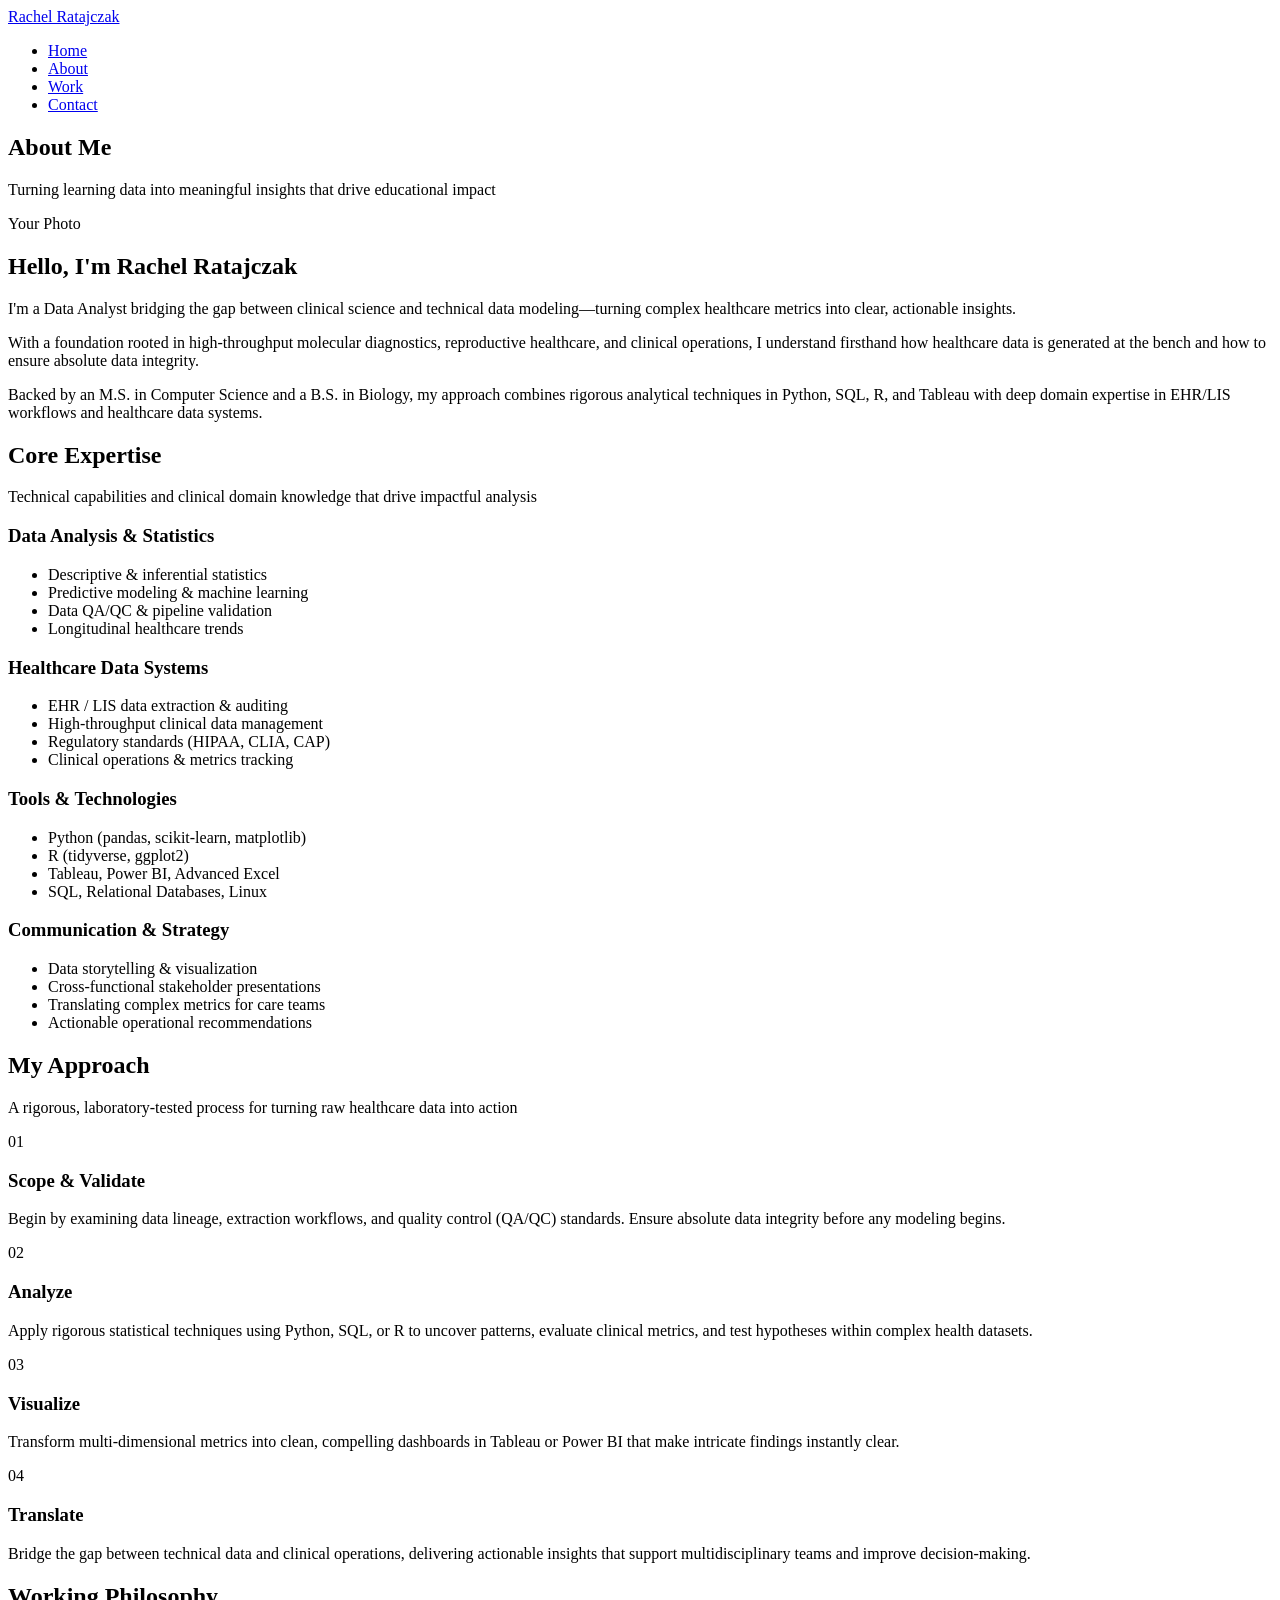
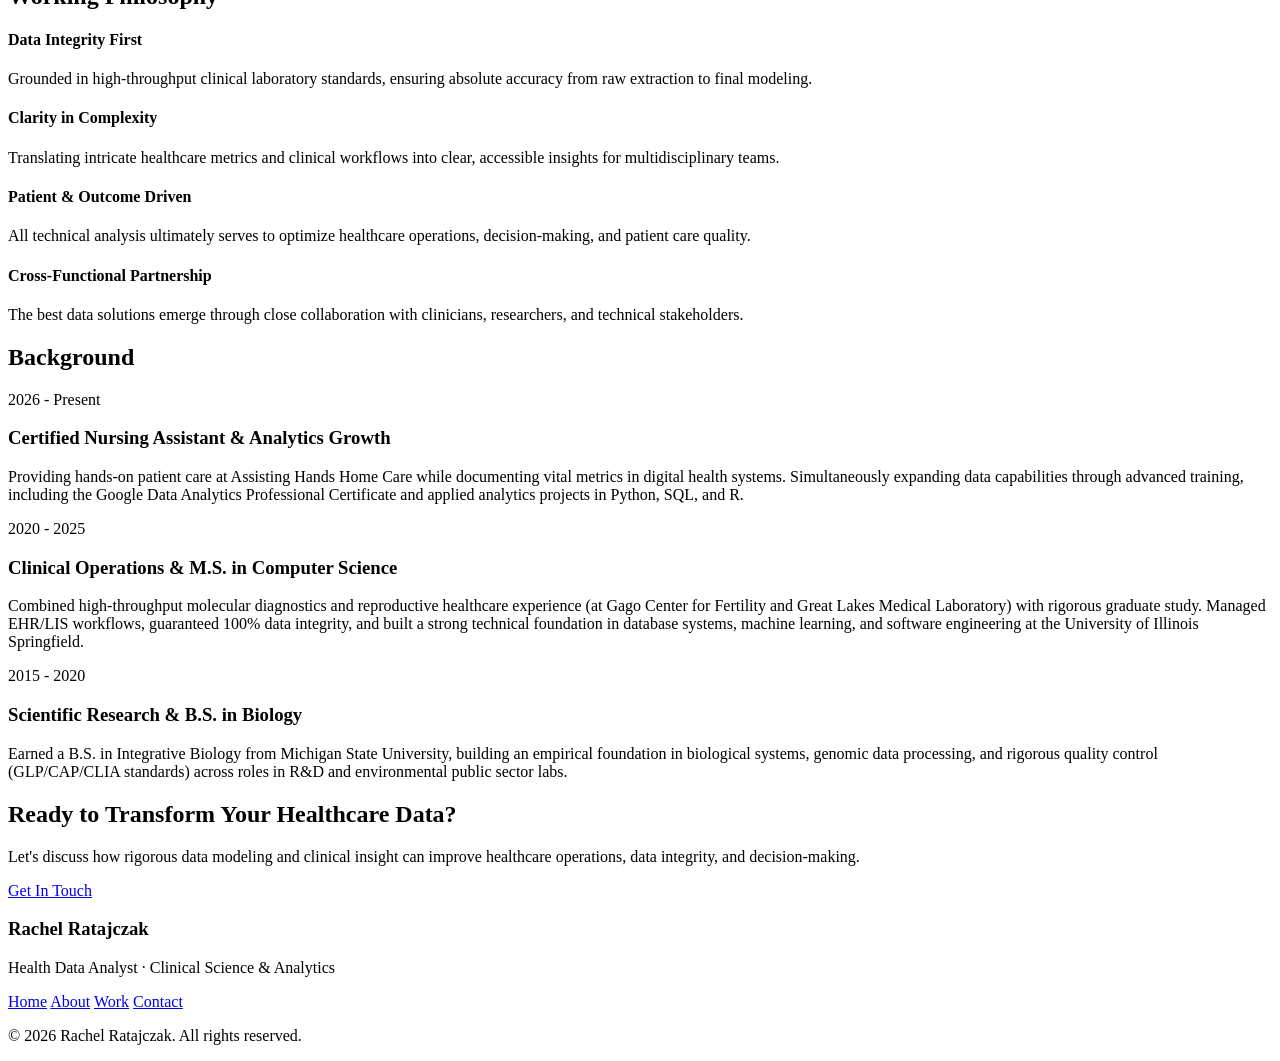
==== about.html @ 2dd7e819 "Add files via upload" ====
<!DOCTYPE html>
<html lang="en">
<head>
    <meta charset="UTF-8">
    <meta name="viewport" content="width=device-width, initial-scale=1.0">
    <title>About - Rachel Ratajczak</title>
    <link rel="stylesheet" href="styles.css">
    <link rel="preconnect" href="https://fonts.googleapis.com">
    <link rel="preconnect" href="https://fonts.gstatic.com" crossorigin>
    <link href="https://fonts.googleapis.com/css2?family=Poppins:wght@300;400;600;700&family=Inter:wght@300;400;500;600&display=swap" rel="stylesheet">
</head>
<body>
    <!-- Navigation -->
    <nav class="nav">
        <div class="nav-content">
            <a href="index.html" class="nav-logo">Rachel Ratajczak</a>
            <ul class="nav-menu">
                <li><a href="index.html" class="nav-link">Home</a></li>
                <li><a href="about.html" class="nav-link active">About</a></li>
                <li><a href="work.html" class="nav-link">Work</a></li>
                <li><a href="contact.html" class="nav-link">Contact</a></li>
            </ul>
        </div>
    </nav>

    <!-- Page Header with Photo Background -->
    <section class="page-header">
        <div class="header-bg"></div>
        <div class="container">
            <h1 class="page-title">About Me</h1>
            <p class="page-lead">
                Turning learning data into meaningful insights that drive educational impact
            </p>
        </div>
    </section>

    <!-- Introduction -->
    <section class="intro-section">
        <div class="container">
            <div class="intro-layout">
                <div class="intro-image">
                    <div class="profile-photo">Your Photo</div>
                </div>
                <div class="intro-text">
                    <h2>Hello, I'm Rachel Ratajczak</h2>
                    <p class="lead">
                        I'm a Data Analyst bridging the gap between clinical science and technical data modeling—turning complex healthcare metrics into clear, actionable insights.
                    </p>
                    <p>
                        With a foundation rooted in high-throughput molecular diagnostics, reproductive healthcare, and clinical operations, I understand firsthand how healthcare data is generated at the bench and how to ensure absolute data integrity.
                    </p>
                    <p>
                        Backed by an M.S. in Computer Science and a B.S. in Biology, my approach combines rigorous analytical techniques in Python, SQL, R, and Tableau with deep domain expertise in EHR/LIS workflows and healthcare data systems.
                    </p>
                </div>
            </div>
        </div>
    </section>

   <!-- Expertise -->
    <section class="expertise">
        <div class="container">
            <div class="section-intro-center">
                <h2 class="section-title">Core Expertise</h2>
                <p class="section-subtitle">
                    Technical capabilities and clinical domain knowledge that drive impactful analysis
                </p>
            </div>

            <div class="expertise-grid">
                <div class="expertise-item">
                    <h3>Data Analysis & Statistics</h3>
                    <ul>
                        <li>Descriptive & inferential statistics</li>
                        <li>Predictive modeling & machine learning</li>
                        <li>Data QA/QC & pipeline validation</li>
                        <li>Longitudinal healthcare trends</li>
                    </ul>
                </div>

                <div class="expertise-item">
                    <h3>Healthcare Data Systems</h3>
                    <ul>
                        <li>EHR / LIS data extraction & auditing</li>
                        <li>High-throughput clinical data management</li>
                        <li>Regulatory standards (HIPAA, CLIA, CAP)</li>
                        <li>Clinical operations & metrics tracking</li>
                    </ul>
                </div>

                <div class="expertise-item">
                    <h3>Tools & Technologies</h3>
                    <ul>
                        <li>Python (pandas, scikit-learn, matplotlib)</li>
                        <li>R (tidyverse, ggplot2)</li>
                        <li>Tableau, Power BI, Advanced Excel</li>
                        <li>SQL, Relational Databases, Linux</li>
                    </ul>
                </div>

                <div class="expertise-item">
                    <h3>Communication & Strategy</h3>
                    <ul>
                        <li>Data storytelling & visualization</li>
                        <li>Cross-functional stakeholder presentations</li>
                        <li>Translating complex metrics for care teams</li>
                        <li>Actionable operational recommendations</li>
                    </ul>
                </div>
            </div>
        </div>
    </section>

    <!-- Approach -->
    <section class="approach">
        <div class="container">
            <div class="section-intro-center">
                <h2 class="section-title">My Approach</h2>
                <p class="section-subtitle">
                    A rigorous, laboratory-tested process for turning raw healthcare data into action
                </p>
            </div>

            <div class="process">
                <div class="process-step">
                    <div class="step-header">
                        <div class="step-number">01</div>
                        <h3>Scope & Validate</h3>
                    </div>
                    <p>
                        Begin by examining data lineage, extraction workflows, and quality control (QA/QC) standards. 
                        Ensure absolute data integrity before any modeling begins.
                    </p>
                </div>

                <div class="process-step">
                    <div class="step-header">
                        <div class="step-number">02</div>
                        <h3>Analyze</h3>
                    </div>
                    <p>
                        Apply rigorous statistical techniques using Python, SQL, or R to uncover patterns, 
                        evaluate clinical metrics, and test hypotheses within complex health datasets.
                    </p>
                </div>

                <div class="process-step">
                    <div class="step-header">
                        <div class="step-number">03</div>
                        <h3>Visualize</h3>
                    </div>
                    <p>
                        Transform multi-dimensional metrics into clean, compelling dashboards in Tableau or Power BI 
                        that make intricate findings instantly clear.
                    </p>
                </div>

                <div class="process-step">
                    <div class="step-header">
                        <div class="step-number">04</div>
                        <h3>Translate</h3>
                    </div>
                    <p>
                        Bridge the gap between technical data and clinical operations, delivering actionable insights 
                        that support multidisciplinary teams and improve decision-making.
                    </p>
                </div>
            </div>
        </div>
    </section>

    <!-- Philosophy -->
    <section class="philosophy">
        <div class="container">
            <div class="philosophy-content">
                <h2>Working Philosophy</h2>
                <div class="philosophy-grid">
                    <div class="philosophy-item">
                        <h4>Data Integrity First</h4>
                        <p>
                            Grounded in high-throughput clinical laboratory standards, 
                            ensuring absolute accuracy from raw extraction to final modeling.
                        </p>
                    </div>
                    <div class="philosophy-item">
                        <h4>Clarity in Complexity</h4>
                        <p>
                            Translating intricate healthcare metrics and clinical workflows 
                            into clear, accessible insights for multidisciplinary teams.
                        </p>
                    </div>
                    <div class="philosophy-item">
                        <h4>Patient & Outcome Driven</h4>
                        <p>
                            All technical analysis ultimately serves to optimize healthcare 
                            operations, decision-making, and patient care quality.
                        </p>
                    </div>
                    <div class="philosophy-item">
                        <h4>Cross-Functional Partnership</h4>
                        <p>
                            The best data solutions emerge through close collaboration with 
                            clinicians, researchers, and technical stakeholders.
                        </p>
                    </div>
                </div>
            </div>
        </div>
    </section>
    
    <!-- Background -->
    <section class="background">
        <div class="container">
            <div class="section-intro-center">
                <h2 class="section-title">Background</h2>
            </div>

            <div class="timeline">
                <div class="timeline-item">
                    <div class="timeline-year">2026 - Present</div>
                    <div class="timeline-content">
                        <h3>Certified Nursing Assistant & Analytics Growth</h3>
                        <p>
                            Providing hands-on patient care at Assisting Hands Home Care while documenting vital metrics in digital health systems. Simultaneously expanding data capabilities through advanced training, including the Google Data Analytics Professional Certificate and applied analytics projects in Python, SQL, and R.
                        </p>
                    </div>
                </div>

                <div class="timeline-item">
                    <div class="timeline-year">2020 - 2025</div>
                    <div class="timeline-content">
                        <h3>Clinical Operations & M.S. in Computer Science</h3>
                        <p>
                            Combined high-throughput molecular diagnostics and reproductive healthcare experience (at Gago Center for Fertility and Great Lakes Medical Laboratory) with rigorous graduate study. Managed EHR/LIS workflows, guaranteed 100% data integrity, and built a strong technical foundation in database systems, machine learning, and software engineering at the University of Illinois Springfield.
                        </p>
                    </div>
                </div>

                <div class="timeline-item">
                    <div class="timeline-year">2015 - 2020</div>
                    <div class="timeline-content">
                        <h3>Scientific Research & B.S. in Biology</h3>
                        <p>
                            Earned a B.S. in Integrative Biology from Michigan State University, building an empirical foundation in biological systems, genomic data processing, and rigorous quality control (GLP/CAP/CLIA standards) across roles in R&D and environmental public sector labs.
                        </p>
                    </div>
                </div>
            </div>
        </div>
    </section>

    <!-- CTA Section -->
    <section class="cta">
        <div class="cta-bg"></div>
        <div class="container">
            <div class="cta-content">
                <h2>Ready to Transform Your Healthcare Data?</h2>
                <p>
                    Let's discuss how rigorous data modeling and clinical insight can improve healthcare operations, data integrity, and decision-making.
                </p>
                <a href="contact.html" class="btn btn-light">Get In Touch</a>
            </div>
        </div>
    </section>

    <!-- Footer -->
    <footer class="footer">
        <div class="container">
            <div class="footer-content">
                <div class="footer-left">
                    <h3>Rachel Ratajczak</h3>
                    <p>Health Data Analyst · Clinical Science & Analytics</p>
                </div>
                <div class="footer-links">
                    <a href="index.html">Home</a>
                    <a href="about.html">About</a>
                    <a href="work.html">Work</a>
                    <a href="contact.html">Contact</a>
                </div>
            </div>
            <div class="footer-bottom">
                <p>&copy; 2026 Rachel Ratajczak. All rights reserved.</p>
            </div>
        </div>
    </footer>
</body>
</html>
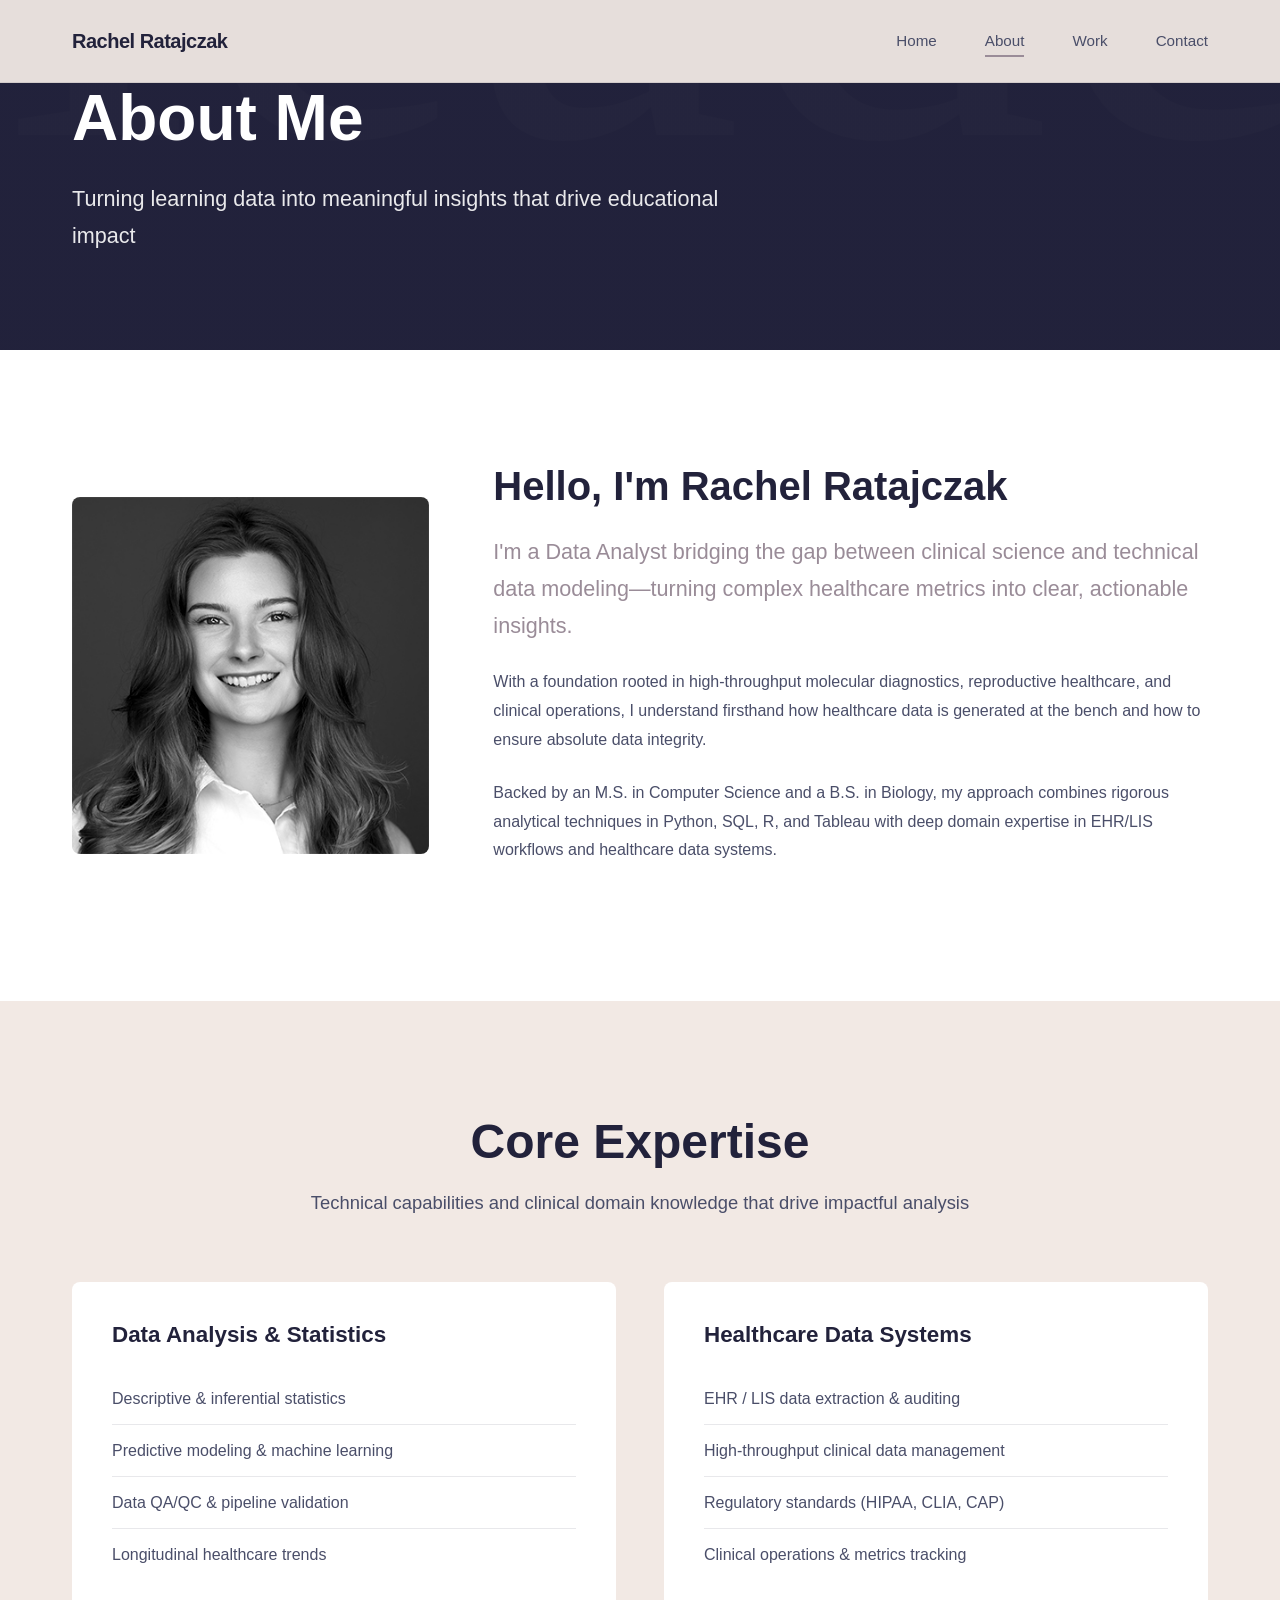
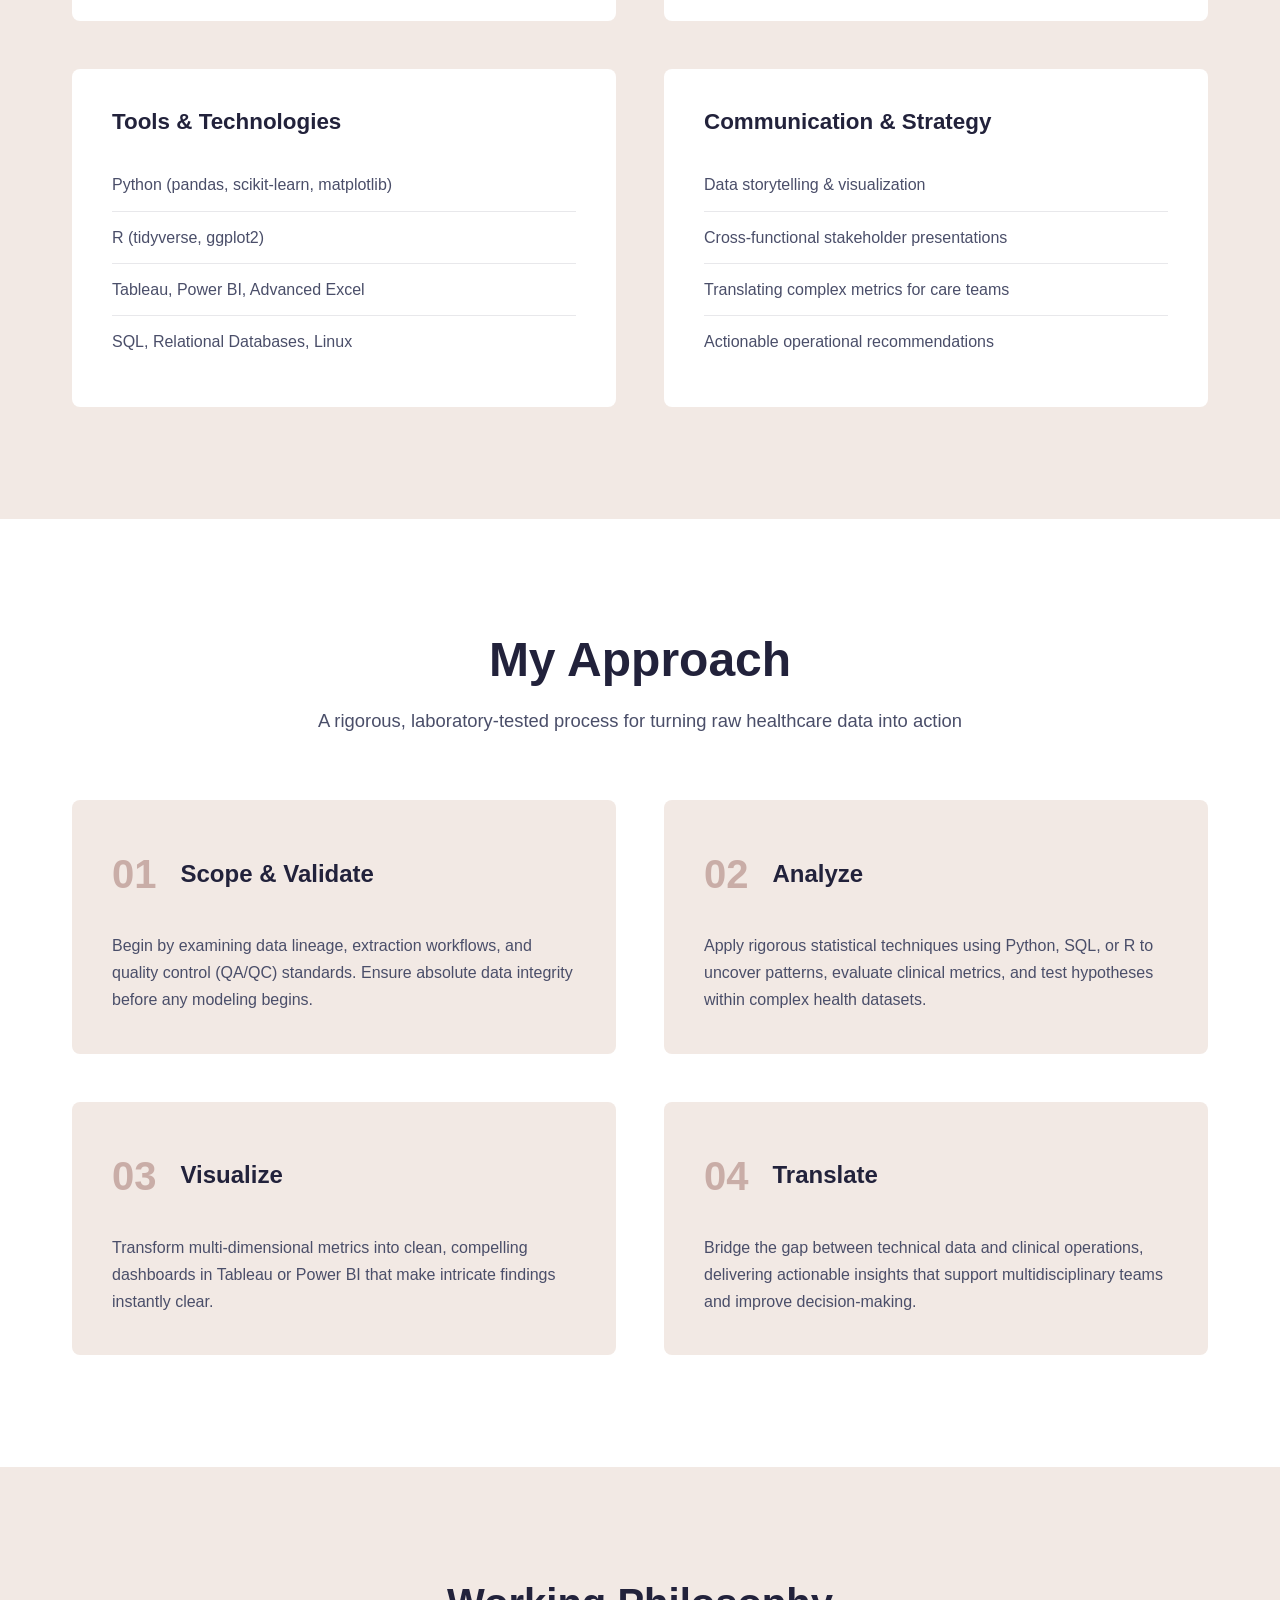
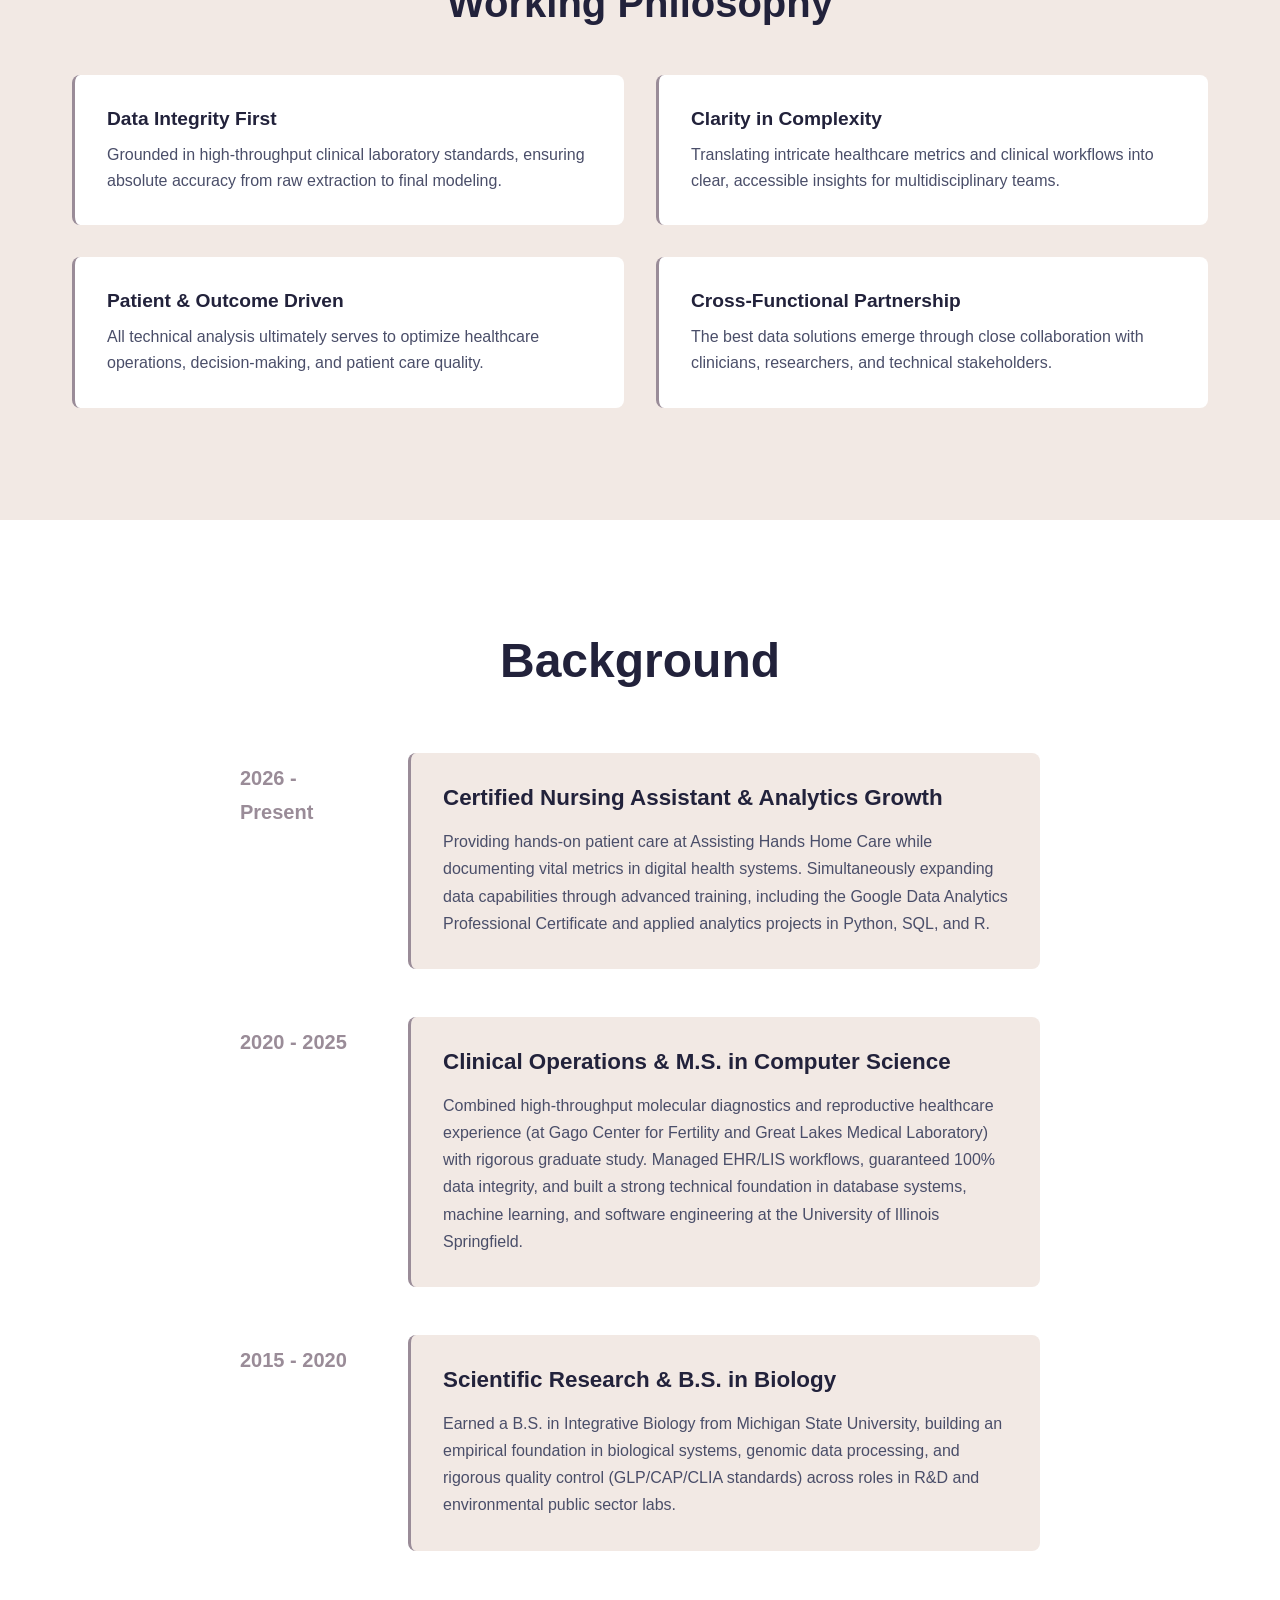
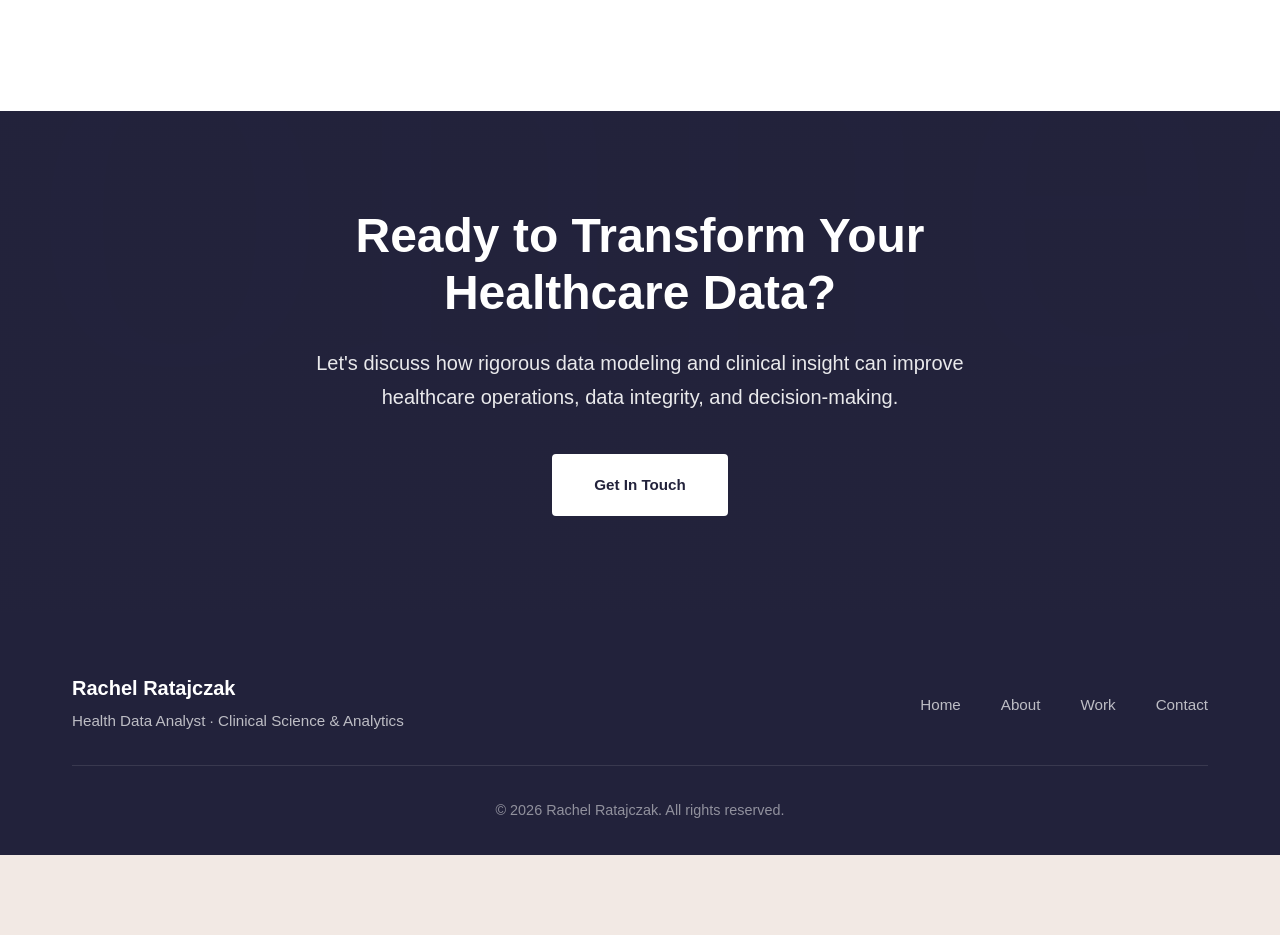
==== commit 08673185: "Update about.html" ====
--- a/about.html
+++ b/about.html
@@ -39,7 +39,7 @@
         <div class="container">
             <div class="intro-layout">
                 <div class="intro-image">
-                    <div class="profile-photo">Your Photo</div>
+                    <img src="images/profile-photo.jpg" alt="Rachel Ratajczak" class="profile-photo">
                 </div>
                 <div class="intro-text">
                     <h2>Hello, I'm Rachel Ratajczak</h2>
--- a/styles.css
+++ b/styles.css
@@ -0,0 +1,1292 @@
+/* ===========================
+   COLOR PALETTE & VARIABLES
+   =========================== */
+
+:root {
+    /* Color Palette */
+    --space-indigo: #22223b;
+    --dusty-grape: #4a4e69;
+    --lilac-ash: #9a8c98;
+    --almond-silk: #c9ada7;
+    --parchment: #f2e9e4;
+    
+    /* Functional Colors */
+    --primary-dark: var(--space-indigo);
+    --secondary-dark: var(--dusty-grape);
+    --accent: var(--lilac-ash);
+    --light-accent: var(--almond-silk);
+    --light-bg: var(--parchment);
+    --white: #ffffff;
+    
+    /* Typography */
+    --font-display: 'Poppins', -apple-system, BlinkMacSystemFont, sans-serif;
+    --font-body: 'Inter', -apple-system, BlinkMacSystemFont, sans-serif;
+    
+    /* Spacing */
+    --container-width: 1200px;
+    --section-spacing: 7rem;
+    
+    /* Transitions */
+    --transition: all 0.3s cubic-bezier(0.4, 0, 0.2, 1);
+}
+
+/* ===========================
+   RESET & BASE STYLES
+   =========================== */
+
+* {
+    margin: 0;
+    padding: 0;
+    box-sizing: border-box;
+}
+
+html {
+    scroll-behavior: smooth;
+    font-size: 16px;
+}
+
+body {
+    font-family: var(--font-body);
+    color: var(--primary-dark);
+    background-color: var(--light-bg);
+    line-height: 1.7;
+    font-weight: 400;
+    -webkit-font-smoothing: antialiased;
+    -moz-osx-font-smoothing: grayscale;
+}
+
+h1, h2, h3, h4, h5, h6 {
+    font-family: var(--font-display);
+    color: var(--primary-dark);
+    line-height: 1.2;
+    font-weight: 600;
+}
+
+a {
+    text-decoration: none;
+    color: inherit;
+    transition: var(--transition);
+}
+
+img {
+    max-width: 100%;
+    height: auto;
+    display: block;
+}
+
+.container {
+    max-width: var(--container-width);
+    margin: 0 auto;
+    padding: 0 2rem;
+}
+
+/* ===========================
+   NAVIGATION
+   =========================== */
+
+.nav {
+    position: fixed;
+    top: 0;
+    left: 0;
+    right: 0;
+    z-index: 1000;
+    background-color: rgba(242, 233, 228, 0.95);
+    backdrop-filter: blur(10px);
+    border-bottom: 1px solid rgba(34, 34, 59, 0.1);
+}
+
+.nav-content {
+    max-width: var(--container-width);
+    margin: 0 auto;
+    padding: 1.5rem 2rem;
+    display: flex;
+    justify-content: space-between;
+    align-items: center;
+}
+
+.nav-logo {
+    font-family: var(--font-display);
+    font-size: 1.25rem;
+    font-weight: 700;
+    color: var(--primary-dark);
+    letter-spacing: -0.5px;
+}
+
+.nav-menu {
+    display: flex;
+    list-style: none;
+    gap: 3rem;
+}
+
+.nav-link {
+    font-weight: 500;
+    color: var(--secondary-dark);
+    font-size: 0.95rem;
+    position: relative;
+}
+
+.nav-link::after {
+    content: '';
+    position: absolute;
+    bottom: -8px;
+    left: 0;
+    width: 0;
+    height: 2px;
+    background-color: var(--accent);
+    transition: width 0.3s ease;
+}
+
+.nav-link:hover::after,
+.nav-link.active::after {
+    width: 100%;
+}
+
+.nav-link:hover {
+    color: var(--primary-dark);
+}
+
+/* ===========================
+   BUTTONS
+   =========================== */
+
+.btn {
+    display: inline-block;
+    padding: 1rem 2.5rem;
+    font-family: var(--font-body);
+    font-weight: 600;
+    font-size: 0.95rem;
+    border: 2px solid transparent;
+    border-radius: 4px;
+    cursor: pointer;
+    transition: var(--transition);
+    text-align: center;
+}
+
+.btn-primary {
+    background-color: var(--primary-dark);
+    color: var(--white);
+    border-color: var(--primary-dark);
+}
+
+.btn-primary:hover {
+    background-color: var(--secondary-dark);
+    border-color: var(--secondary-dark);
+}
+
+.btn-secondary {
+    background-color: transparent;
+    color: var(--white);
+    border-color: var(--white);
+}
+
+.btn-secondary:hover {
+    background-color: var(--white);
+    color: var(--primary-dark);
+}
+
+.btn-light {
+    background-color: var(--white);
+    color: var(--primary-dark);
+    border-color: var(--white);
+}
+
+.btn-light:hover {
+    background-color: transparent;
+    color: var(--white);
+    border-color: var(--white);
+}
+
+.btn-outline-dark {
+    background-color: transparent;
+    color: var(--primary-dark);
+    border-color: var(--primary-dark);
+}
+
+.btn-outline-dark:hover {
+    background-color: var(--primary-dark);
+    color: var(--white);
+}
+
+.btn-block {
+    width: 100%;
+}
+
+/* ===========================
+   HERO SECTION
+   =========================== */
+
+.hero {
+    position: relative;
+    min-height: 100vh;
+    display: flex;
+    align-items: center;
+    justify-content: center;
+    overflow: hidden;
+    margin-top: -80px;
+    padding-top: 80px;
+}
+
+.hero-bg {
+    position: absolute;
+    top: 0;
+    left: 0;
+    width: 100%;
+    height: 100%;
+    background-image: linear-gradient(135deg, rgba(34, 34, 59, 0.9), rgba(74, 78, 105, 0.85)),
+                      url('images/hero-photo.jpg');
+    background-size: cover;
+    background-position: center;
+    background-attachment: fixed;
+    z-index: 0;
+}
+
+.hero-overlay {
+    position: absolute;
+    top: 0;
+    left: 0;
+    width: 100%;
+    height: 100%;
+    background: linear-gradient(to bottom, transparent 0%, rgba(34, 34, 59, 0.3) 100%);
+}
+
+.hero-content {
+    position: relative;
+    z-index: 10;
+    max-width: var(--container-width);
+    margin: 0 auto;
+    padding: 0 2rem;
+    text-align: left;
+}
+
+.hero-label {
+    display: inline-block;
+    color: var(--almond-silk);
+    font-size: 0.85rem;
+    font-weight: 600;
+    letter-spacing: 2px;
+    text-transform: uppercase;
+    margin-bottom: 1.5rem;
+}
+
+.hero-title {
+    font-size: 4.5rem;
+    font-weight: 700;
+    color: var(--white);
+    margin-bottom: 1.5rem;
+    line-height: 1.1;
+}
+
+.hero-title .highlight {
+    color: var(--almond-silk);
+}
+
+.hero-description {
+    font-size: 1.25rem;
+    color: rgba(255, 255, 255, 0.9);
+    max-width: 600px;
+    margin-bottom: 3rem;
+    line-height: 1.8;
+}
+
+.hero-actions {
+    display: flex;
+    gap: 1.5rem;
+}
+
+.scroll-indicator {
+    position: absolute;
+    bottom: 3rem;
+    left: 50%;
+    transform: translateX(-50%);
+    text-align: center;
+    color: rgba(255, 255, 255, 0.7);
+    font-size: 0.85rem;
+    font-weight: 500;
+    z-index: 10;
+}
+
+.scroll-line {
+    width: 2px;
+    height: 40px;
+    background-color: rgba(255, 255, 255, 0.5);
+    margin: 1rem auto 0;
+    animation: scrollPulse 2s ease-in-out infinite;
+}
+
+@keyframes scrollPulse {
+    0%, 100% { opacity: 0.3; transform: translateY(0); }
+    50% { opacity: 1; transform: translateY(10px); }
+}
+
+/* ===========================
+   SECTIONS
+   =========================== */
+
+section {
+    padding: var(--section-spacing) 0;
+}
+
+.section-intro,
+.section-intro-center {
+    margin-bottom: 4rem;
+}
+
+.section-intro-center {
+    text-align: center;
+}
+
+.section-title {
+    font-size: 3rem;
+    font-weight: 700;
+    color: var(--primary-dark);
+    margin-bottom: 1rem;
+}
+
+.section-subtitle {
+    font-size: 1.15rem;
+    color: var(--secondary-dark);
+    max-width: 700px;
+}
+
+.section-intro-center .section-subtitle {
+    margin: 0 auto;
+}
+
+/* ===========================
+   SERVICES SECTION
+   =========================== */
+
+.services {
+    background-color: var(--white);
+}
+
+.services-grid {
+    display: grid;
+    grid-template-columns: repeat(2, 1fr);
+    gap: 3rem;
+}
+
+.service-box {
+    position: relative;
+    padding: 3rem;
+    background-color: var(--light-bg);
+    border-left: 3px solid var(--accent);
+    transition: var(--transition);
+}
+
+.service-box:hover {
+    transform: translateX(10px);
+    box-shadow: -10px 0 30px rgba(34, 34, 59, 0.08);
+}
+
+.service-number {
+    font-family: var(--font-display);
+    font-size: 3rem;
+    font-weight: 700;
+    color: var(--almond-silk);
+    line-height: 1;
+    margin-bottom: 1.5rem;
+    opacity: 0.5;
+}
+
+.service-box h3 {
+    font-size: 1.5rem;
+    margin-bottom: 1rem;
+    color: var(--primary-dark);
+}
+
+.service-box p {
+    color: var(--secondary-dark);
+    line-height: 1.7;
+}
+
+/* ===========================
+   STATS SECTION
+   =========================== */
+
+.stats {
+    position: relative;
+    background-color: var(--primary-dark);
+    color: var(--white);
+}
+
+.stats-bg {
+    position: absolute;
+    top: 0;
+    left: 0;
+    width: 100%;
+    height: 100%;
+    background-image: linear-gradient(rgba(34, 34, 59, 0.9), rgba(34, 34, 59, 0.9)),
+                      url('data:image/svg+xml,%3Csvg width="100" height="100" xmlns="http://www.w3.org/2000/svg"%3E%3Ctext x="50%25" y="50%25" font-size="48" text-anchor="middle" fill="%23fff" opacity="0.05"%3EData%3C/text%3E%3C/svg%3E');
+    background-size: cover;
+    background-position: center;
+    z-index: 0;
+}
+
+.stats .container {
+    position: relative;
+    z-index: 10;
+}
+
+.stats-title {
+    text-align: center;
+    font-size: 2.5rem;
+    color: var(--white);
+    margin-bottom: 4rem;
+}
+
+.stats-grid {
+    display: grid;
+    grid-template-columns: repeat(4, 1fr);
+    gap: 3rem;
+}
+
+.stat-item {
+    text-align: center;
+}
+
+.stat-value {
+    font-family: var(--font-display);
+    font-size: 4rem;
+    font-weight: 700;
+    color: var(--almond-silk);
+    line-height: 1;
+    margin-bottom: 0.75rem;
+}
+
+.stat-label {
+    font-size: 1rem;
+    color: rgba(255, 255, 255, 0.8);
+    font-weight: 500;
+}
+
+/* ===========================
+   FEATURED SECTION
+   =========================== */
+
+.featured {
+    background-color: var(--light-bg);
+}
+
+.featured-grid {
+    display: grid;
+    grid-template-columns: repeat(3, 1fr);
+    gap: 2.5rem;
+    margin-bottom: 4rem;
+}
+
+.featured-card {
+    background-color: var(--white);
+    border-radius: 8px;
+    overflow: hidden;
+    transition: var(--transition);
+}
+
+.featured-card:hover {
+    transform: translateY(-8px);
+    box-shadow: 0 20px 40px rgba(34, 34, 59, 0.1);
+}
+
+.card-image {
+    height: 240px;
+    background: linear-gradient(135deg, var(--lilac-ash), var(--almond-silk));
+    display: flex;
+    align-items: center;
+    justify-content: center;
+}
+
+.image-placeholder {
+    color: var(--white);
+    font-size: 1.1rem;
+    font-weight: 600;
+    opacity: 0.7;
+}
+
+.card-content {
+    padding: 2rem;
+}
+
+.card-tag {
+    display: inline-block;
+    font-size: 0.75rem;
+    font-weight: 600;
+    text-transform: uppercase;
+    letter-spacing: 1px;
+    color: var(--accent);
+    margin-bottom: 1rem;
+}
+
+.card-content h3 {
+    font-size: 1.4rem;
+    margin-bottom: 1rem;
+    color: var(--primary-dark);
+}
+
+.card-content p {
+    color: var(--secondary-dark);
+    line-height: 1.7;
+    margin-bottom: 1.5rem;
+}
+
+.card-link {
+    color: var(--primary-dark);
+    font-weight: 600;
+    font-size: 0.95rem;
+}
+
+.card-link:hover {
+    color: var(--accent);
+}
+
+.featured-cta {
+    text-align: center;
+}
+
+/* ===========================
+   CTA SECTION
+   =========================== */
+
+.cta {
+    position: relative;
+    background-color: var(--primary-dark);
+    color: var(--white);
+    padding: 6rem 0;
+}
+
+.cta-bg {
+    position: absolute;
+    top: 0;
+    left: 0;
+    width: 100%;
+    height: 100%;
+    background-image: linear-gradient(rgba(34, 34, 59, 0.95), rgba(34, 34, 59, 0.95)),
+                      url('data:image/svg+xml,%3Csvg width="100" height="100" xmlns="http://www.w3.org/2000/svg"%3E%3Ctext x="50%25" y="50%25" font-size="48" text-anchor="middle" fill="%23fff" opacity="0.05"%3EConnect%3C/text%3E%3C/svg%3E');
+    background-size: cover;
+    background-position: center;
+    z-index: 0;
+}
+
+.cta .container {
+    position: relative;
+    z-index: 10;
+}
+
+.cta-content {
+    text-align: center;
+    max-width: 700px;
+    margin: 0 auto;
+}
+
+.cta-content h2 {
+    font-size: 3rem;
+    color: var(--white);
+    margin-bottom: 1.5rem;
+}
+
+.cta-content p {
+    font-size: 1.25rem;
+    color: rgba(255, 255, 255, 0.9);
+    margin-bottom: 2.5rem;
+    line-height: 1.7;
+}
+
+/* ===========================
+   PAGE HEADER
+   =========================== */
+
+.page-header {
+    position: relative;
+    padding: 10rem 0 6rem;
+    background-color: var(--primary-dark);
+    color: var(--white);
+    margin-top: -80px;
+}
+
+.header-bg {
+    position: absolute;
+    top: 0;
+    left: 0;
+    width: 100%;
+    height: 100%;
+    background-image: linear-gradient(rgba(34, 34, 59, 0.9), rgba(34, 34, 59, 0.9)),
+                      url('data:image/svg+xml,%3Csvg width="100" height="100" xmlns="http://www.w3.org/2000/svg"%3E%3Ctext x="50%25" y="50%25" font-size="48" text-anchor="middle" fill="%23fff" opacity="0.1"%3EHeader%3C/text%3E%3C/svg%3E');
+    background-size: cover;
+    background-position: center;
+    z-index: 0;
+}
+
+.page-header .container {
+    position: relative;
+    z-index: 10;
+}
+
+.page-title {
+    font-size: 4rem;
+    font-weight: 700;
+    color: var(--white);
+    margin-bottom: 1.5rem;
+}
+
+.page-lead {
+    font-size: 1.35rem;
+    color: rgba(255, 255, 255, 0.9);
+    max-width: 700px;
+    line-height: 1.7;
+}
+
+/* ===========================
+   INTRO SECTION (ABOUT)
+   =========================== */
+
+.intro-section {
+    background-color: var(--white);
+}
+
+.intro-layout {
+    display: grid;
+    grid-template-columns: 1fr 2fr;
+    gap: 4rem;
+    align-items: center;
+}
+
+.profile-photo {
+    aspect-ratio: 1;
+    background: linear-gradient(135deg, var(--lilac-ash), var(--almond-silk));
+    border-radius: 8px;
+    display: flex;
+    align-items: center;
+    justify-content: center;
+    color: var(--white);
+    font-size: 1.25rem;
+    font-weight: 600;
+}
+
+.intro-text h2 {
+    font-size: 2.5rem;
+    margin-bottom: 1.5rem;
+    color: var(--primary-dark);
+}
+
+.intro-text .lead {
+    font-size: 1.35rem;
+    color: var(--accent);
+    font-weight: 500;
+    margin-bottom: 1.5rem;
+    line-height: 1.7;
+}
+
+.intro-text p {
+    color: var(--secondary-dark);
+    margin-bottom: 1.5rem;
+    line-height: 1.8;
+}
+
+/* ===========================
+   EXPERTISE SECTION
+   =========================== */
+
+.expertise {
+    background-color: var(--light-bg);
+}
+
+.expertise-grid {
+    display: grid;
+    grid-template-columns: repeat(2, 1fr);
+    gap: 3rem;
+}
+
+.expertise-item {
+    background-color: var(--white);
+    padding: 2.5rem;
+    border-radius: 8px;
+}
+
+.expertise-item h3 {
+    font-size: 1.4rem;
+    margin-bottom: 1.5rem;
+    color: var(--primary-dark);
+}
+
+.expertise-item ul {
+    list-style: none;
+    padding: 0;
+}
+
+.expertise-item li {
+    padding: 0.75rem 0;
+    color: var(--secondary-dark);
+    border-bottom: 1px solid rgba(34, 34, 59, 0.1);
+}
+
+.expertise-item li:last-child {
+    border-bottom: none;
+}
+
+/* ===========================
+   APPROACH/PROCESS
+   =========================== */
+
+.approach {
+    background-color: var(--white);
+}
+
+.process {
+    display: grid;
+    grid-template-columns: repeat(2, 1fr);
+    gap: 3rem;
+}
+
+.process-step {
+    position: relative;
+    padding: 2.5rem;
+    background-color: var(--light-bg);
+    border-radius: 8px;
+    transition: var(--transition);
+}
+
+.process-step:hover {
+    transform: translateY(-5px);
+    box-shadow: 0 15px 30px rgba(34, 34, 59, 0.08);
+}
+
+.step-header {
+    display: flex;
+    align-items: center;
+    gap: 1.5rem;
+    margin-bottom: 1.5rem;
+}
+
+.step-number {
+    font-family: var(--font-display);
+    font-size: 2.5rem;
+    font-weight: 700;
+    color: var(--almond-silk);
+}
+
+.step-header h3 {
+    font-size: 1.5rem;
+    color: var(--primary-dark);
+}
+
+.process-step p {
+    color: var(--secondary-dark);
+    line-height: 1.7;
+}
+
+/* ===========================
+   PHILOSOPHY
+   =========================== */
+
+.philosophy {
+    background-color: var(--light-bg);
+}
+
+.philosophy-content h2 {
+    text-align: center;
+    font-size: 2.5rem;
+    margin-bottom: 3rem;
+}
+
+.philosophy-grid {
+    display: grid;
+    grid-template-columns: repeat(2, 1fr);
+    gap: 2rem;
+}
+
+.philosophy-item {
+    background-color: var(--white);
+    padding: 2rem;
+    border-radius: 8px;
+    border-left: 3px solid var(--accent);
+}
+
+.philosophy-item h4 {
+    font-size: 1.2rem;
+    margin-bottom: 0.75rem;
+    color: var(--primary-dark);
+}
+
+.philosophy-item p {
+    color: var(--secondary-dark);
+    line-height: 1.6;
+}
+
+/* ===========================
+   TIMELINE (BACKGROUND)
+   =========================== */
+
+.background {
+    background-color: var(--white);
+}
+
+.timeline {
+    max-width: 800px;
+    margin: 0 auto;
+}
+
+.timeline-item {
+    display: grid;
+    grid-template-columns: 120px 1fr;
+    gap: 3rem;
+    margin-bottom: 3rem;
+}
+
+.timeline-year {
+    font-family: var(--font-display);
+    font-size: 1.25rem;
+    font-weight: 700;
+    color: var(--accent);
+    padding-top: 0.5rem;
+}
+
+.timeline-content {
+    background-color: var(--light-bg);
+    padding: 2rem;
+    border-radius: 8px;
+    border-left: 3px solid var(--accent);
+}
+
+.timeline-content h3 {
+    font-size: 1.4rem;
+    margin-bottom: 1rem;
+    color: var(--primary-dark);
+}
+
+.timeline-content p {
+    color: var(--secondary-dark);
+    line-height: 1.7;
+}
+
+/* ===========================
+   PROJECTS (WORK PAGE)
+   =========================== */
+
+.projects {
+    background-color: var(--white);
+}
+
+.project-card {
+    display: grid;
+    grid-template-columns: 1fr 2fr;
+    gap: 4rem;
+    margin-bottom: 5rem;
+    padding-bottom: 5rem;
+    border-bottom: 1px solid rgba(34, 34, 59, 0.1);
+}
+
+.project-card:last-child {
+    border-bottom: none;
+}
+
+.project-visual {
+    position: sticky;
+    top: 120px;
+    height: fit-content;
+}
+
+.project-image {
+    aspect-ratio: 4/3;
+    background: linear-gradient(135deg, var(--dusty-grape), var(--lilac-ash));
+    border-radius: 8px;
+    display: flex;
+    align-items: center;
+    justify-content: center;
+    color: var(--white);
+    font-size: 1.25rem;
+    font-weight: 600;
+}
+
+.project-category {
+    display: inline-block;
+    font-size: 0.8rem;
+    font-weight: 600;
+    text-transform: uppercase;
+    letter-spacing: 1px;
+    color: var(--accent);
+    margin-bottom: 1rem;
+}
+
+.project-details h2 {
+    font-size: 2rem;
+    margin-bottom: 2rem;
+    color: var(--primary-dark);
+}
+
+.project-overview h3 {
+    font-weight: 700;
+    color: var(--primary-dark);
+    margin: 2rem 0 1rem;
+    text-transform: uppercase;
+    letter-spacing: 0.5px;
+    font-size: 0.9rem;
+}
+
+.project-overview p {
+    color: var(--secondary-dark);
+    line-height: 1.8;
+    margin-bottom: 1.5rem;
+}
+
+.impact-list {
+    list-style: none;
+    padding: 0;
+    margin-bottom: 2rem;
+}
+
+.impact-list li {
+    padding: 0.75rem 0 0.75rem 2rem;
+    color: var(--secondary-dark);
+    position: relative;
+    line-height: 1.6;
+}
+
+.impact-list li::before {
+    content: '→';
+    position: absolute;
+    left: 0;
+    color: var(--accent);
+    font-weight: 700;
+}
+
+.project-tags {
+    display: flex;
+    flex-wrap: wrap;
+    gap: 0.75rem;
+    margin-top: 2rem;
+}
+
+.project-tags span {
+    background-color: var(--light-bg);
+    color: var(--secondary-dark);
+    padding: 0.5rem 1rem;
+    border-radius: 4px;
+    font-size: 0.85rem;
+    font-weight: 500;
+}
+
+/* ===========================
+   CONTACT PAGE
+   =========================== */
+
+.contact-main {
+    background-color: var(--white);
+}
+
+.contact-layout {
+    display: grid;
+    grid-template-columns: 1fr 1.5fr;
+    gap: 5rem;
+}
+
+.contact-info-side h2 {
+    font-size: 2.5rem;
+    margin-bottom: 1.5rem;
+    color: var(--primary-dark);
+}
+
+.contact-intro {
+    color: var(--secondary-dark);
+    line-height: 1.7;
+    margin-bottom: 3rem;
+}
+
+.contact-methods {
+    display: flex;
+    flex-direction: column;
+    gap: 2rem;
+    margin-bottom: 3rem;
+}
+
+.contact-item {
+    display: flex;
+    gap: 1.5rem;
+    align-items: start;
+}
+
+.contact-icon {
+    flex-shrink: 0;
+    color: var(--accent);
+}
+
+.contact-details h4 {
+    font-size: 0.9rem;
+    font-weight: 600;
+    text-transform: uppercase;
+    letter-spacing: 1px;
+    color: var(--accent);
+    margin-bottom: 0.5rem;
+}
+
+.contact-details a {
+    color: var(--primary-dark);
+    font-weight: 500;
+}
+
+.contact-details a:hover {
+    color: var(--accent);
+}
+
+.availability {
+    background-color: var(--light-bg);
+    padding: 2rem;
+    border-radius: 8px;
+    border-left: 3px solid var(--accent);
+}
+
+.availability h4 {
+    font-size: 1rem;
+    margin-bottom: 0.75rem;
+    color: var(--primary-dark);
+}
+
+.availability p {
+    color: var(--secondary-dark);
+    line-height: 1.6;
+    margin-bottom: 0.5rem;
+}
+
+.availability .response-time {
+    font-size: 0.9rem;
+    opacity: 0.8;
+    margin: 0;
+}
+
+/* Contact Form */
+.contact-form-side {
+    background-color: var(--light-bg);
+    padding: 3rem;
+    border-radius: 8px;
+}
+
+.form-note {
+    background-color: var(--almond-silk);
+    color: var(--primary-dark);
+    padding: 1rem 1.5rem;
+    border-radius: 4px;
+    margin-bottom: 2rem;
+    font-size: 0.9rem;
+}
+
+.form-group {
+    margin-bottom: 1.5rem;
+}
+
+.form-group label {
+    display: block;
+    font-weight: 600;
+    color: var(--primary-dark);
+    margin-bottom: 0.5rem;
+    font-size: 0.95rem;
+}
+
+.form-group input,
+.form-group select,
+.form-group textarea {
+    width: 100%;
+    padding: 0.9rem;
+    border: 2px solid rgba(34, 34, 59, 0.1);
+    border-radius: 4px;
+    font-family: var(--font-body);
+    font-size: 1rem;
+    background-color: var(--white);
+    transition: var(--transition);
+}
+
+.form-group input:focus,
+.form-group select:focus,
+.form-group textarea:focus {
+    outline: none;
+    border-color: var(--accent);
+}
+
+.form-group textarea {
+    resize: vertical;
+}
+
+/* ===========================
+   SERVICES OFFERED
+   =========================== */
+
+.services-offered {
+    background-color: var(--light-bg);
+}
+
+.services-list {
+    display: grid;
+    grid-template-columns: repeat(2, 1fr);
+    gap: 2rem;
+}
+
+.service-item {
+    background-color: var(--white);
+    padding: 2.5rem;
+    border-radius: 8px;
+    border-left: 3px solid var(--accent);
+}
+
+.service-item h3 {
+    font-size: 1.3rem;
+    margin-bottom: 1rem;
+    color: var(--primary-dark);
+}
+
+.service-item p {
+    color: var(--secondary-dark);
+    line-height: 1.7;
+}
+
+/* ===========================
+   FOOTER
+   =========================== */
+
+.footer {
+    background-color: var(--primary-dark);
+    color: var(--white);
+    padding: 4rem 0 2rem;
+}
+
+.footer-content {
+    display: flex;
+    justify-content: space-between;
+    align-items: center;
+    margin-bottom: 2rem;
+    padding-bottom: 2rem;
+    border-bottom: 1px solid rgba(255, 255, 255, 0.1);
+}
+
+.footer-left h3 {
+    color: var(--white);
+    font-size: 1.25rem;
+    margin-bottom: 0.5rem;
+}
+
+.footer-left p {
+    color: rgba(255, 255, 255, 0.7);
+    font-size: 0.95rem;
+}
+
+.footer-links {
+    display: flex;
+    gap: 2.5rem;
+}
+
+.footer-links a {
+    color: rgba(255, 255, 255, 0.7);
+    font-weight: 500;
+    font-size: 0.95rem;
+}
+
+.footer-links a:hover {
+    color: var(--almond-silk);
+}
+
+.footer-bottom {
+    text-align: center;
+}
+
+.footer-bottom p {
+    color: rgba(255, 255, 255, 0.5);
+    font-size: 0.9rem;
+}
+
+/* ===========================
+   RESPONSIVE DESIGN
+   =========================== */
+
+@media (max-width: 1024px) {
+    .hero-title {
+        font-size: 3.5rem;
+    }
+    
+    .services-grid,
+    .expertise-grid,
+    .process,
+    .philosophy-grid,
+    .services-list,
+    .featured-grid {
+        grid-template-columns: 1fr;
+    }
+    
+    .stats-grid {
+        grid-template-columns: repeat(2, 1fr);
+    }
+    
+    .intro-layout,
+    .contact-layout,
+    .project-card {
+        grid-template-columns: 1fr;
+    }
+    
+    .project-visual {
+        position: static;
+    }
+}
+
+@media (max-width: 768px) {
+    :root {
+        --section-spacing: 4rem;
+    }
+    
+    .nav-menu {
+        gap: 1.5rem;
+        font-size: 0.9rem;
+    }
+    
+    .hero-title,
+    .page-title {
+        font-size: 2.5rem;
+    }
+    
+    .section-title {
+        font-size: 2.25rem;
+    }
+    
+    .hero-actions {
+        flex-direction: column;
+        width: 100%;
+    }
+    
+    .btn {
+        width: 100%;
+    }
+    
+    .stats-grid {
+        grid-template-columns: 1fr;
+    }
+    
+    .timeline-item {
+        grid-template-columns: 1fr;
+    }
+    
+    .footer-content {
+        flex-direction: column;
+        gap: 2rem;
+        text-align: center;
+    }
+    
+    .footer-links {
+        flex-direction: column;
+        gap: 1rem;
+    }
+}
+
+@media (max-width: 480px) {
+    .container {
+        padding: 0 1.5rem;
+    }
+    
+    .hero-title {
+        font-size: 2rem;
+    }
+    
+    .nav-menu {
+        flex-wrap: wrap;
+        justify-content: center;
+        gap: 1rem;
+    }
+    
+    .service-box,
+    .process-step {
+        padding: 2rem;
+    }
+}
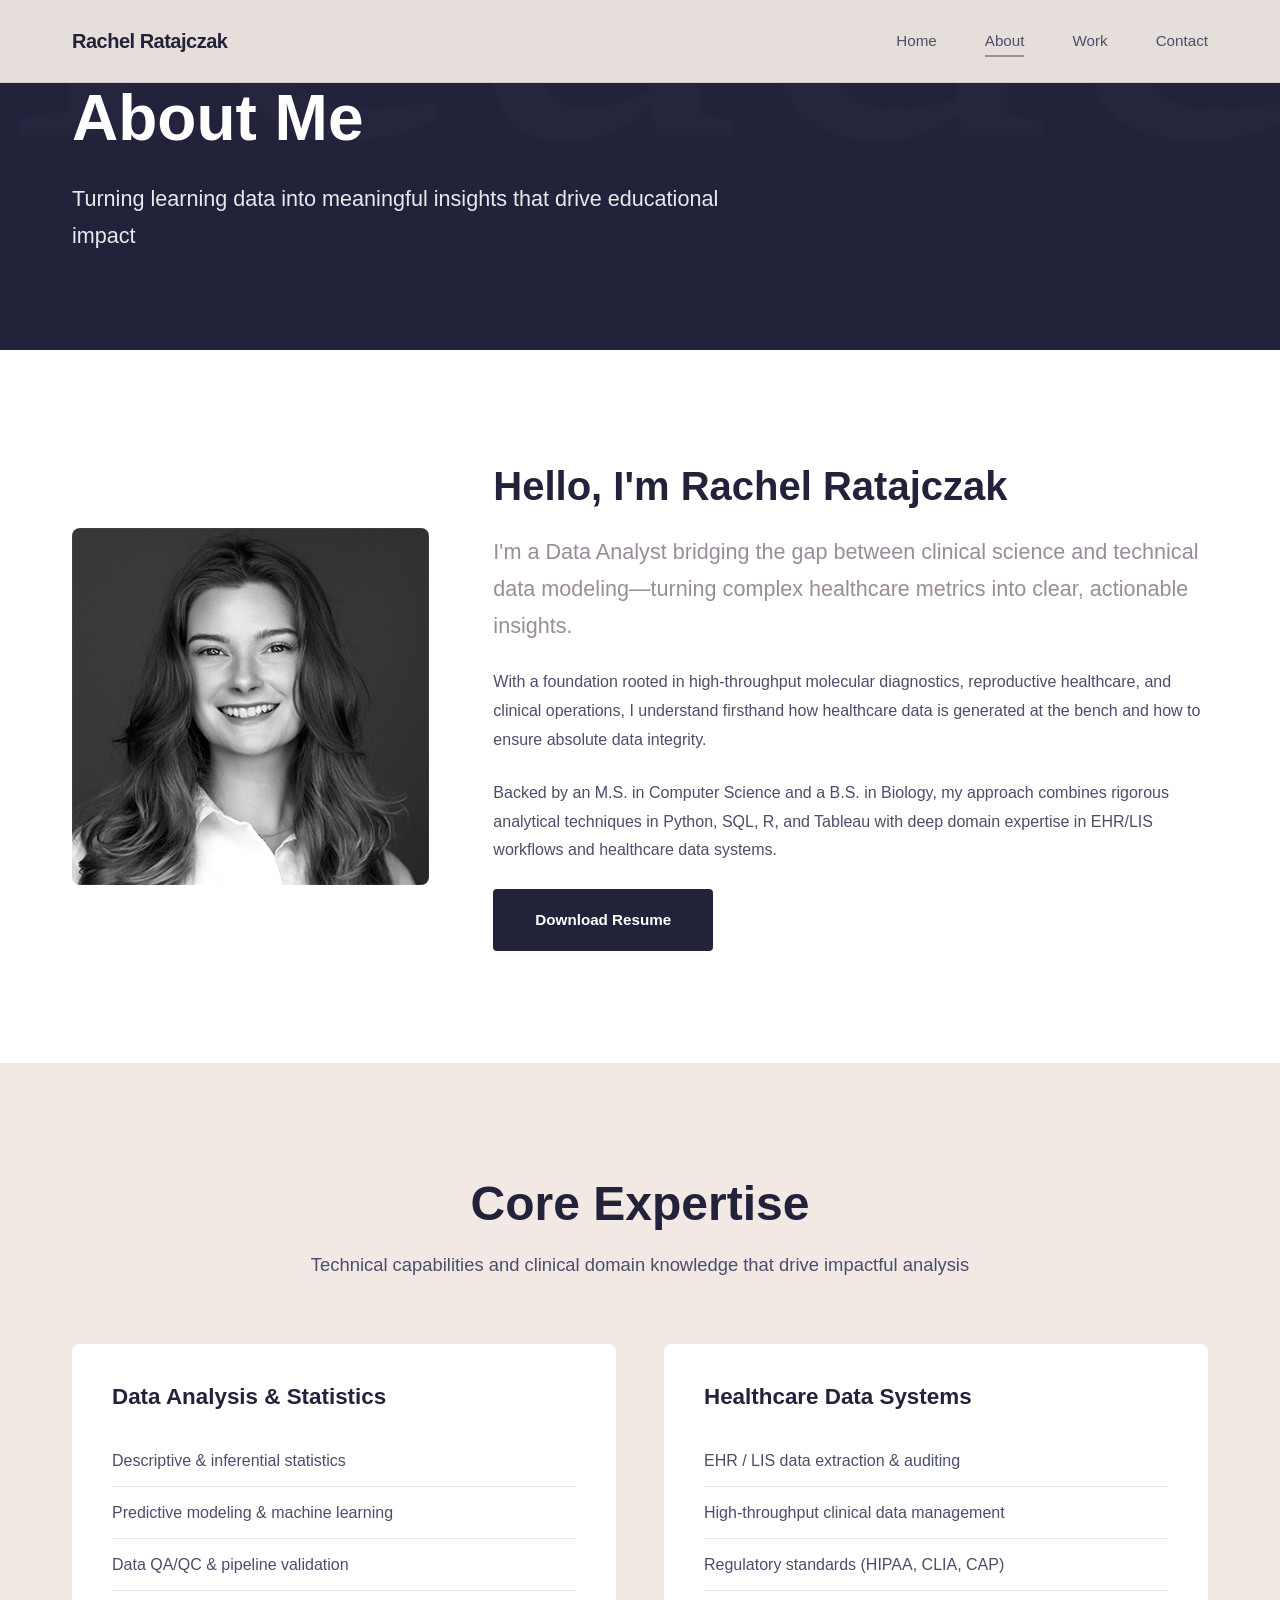
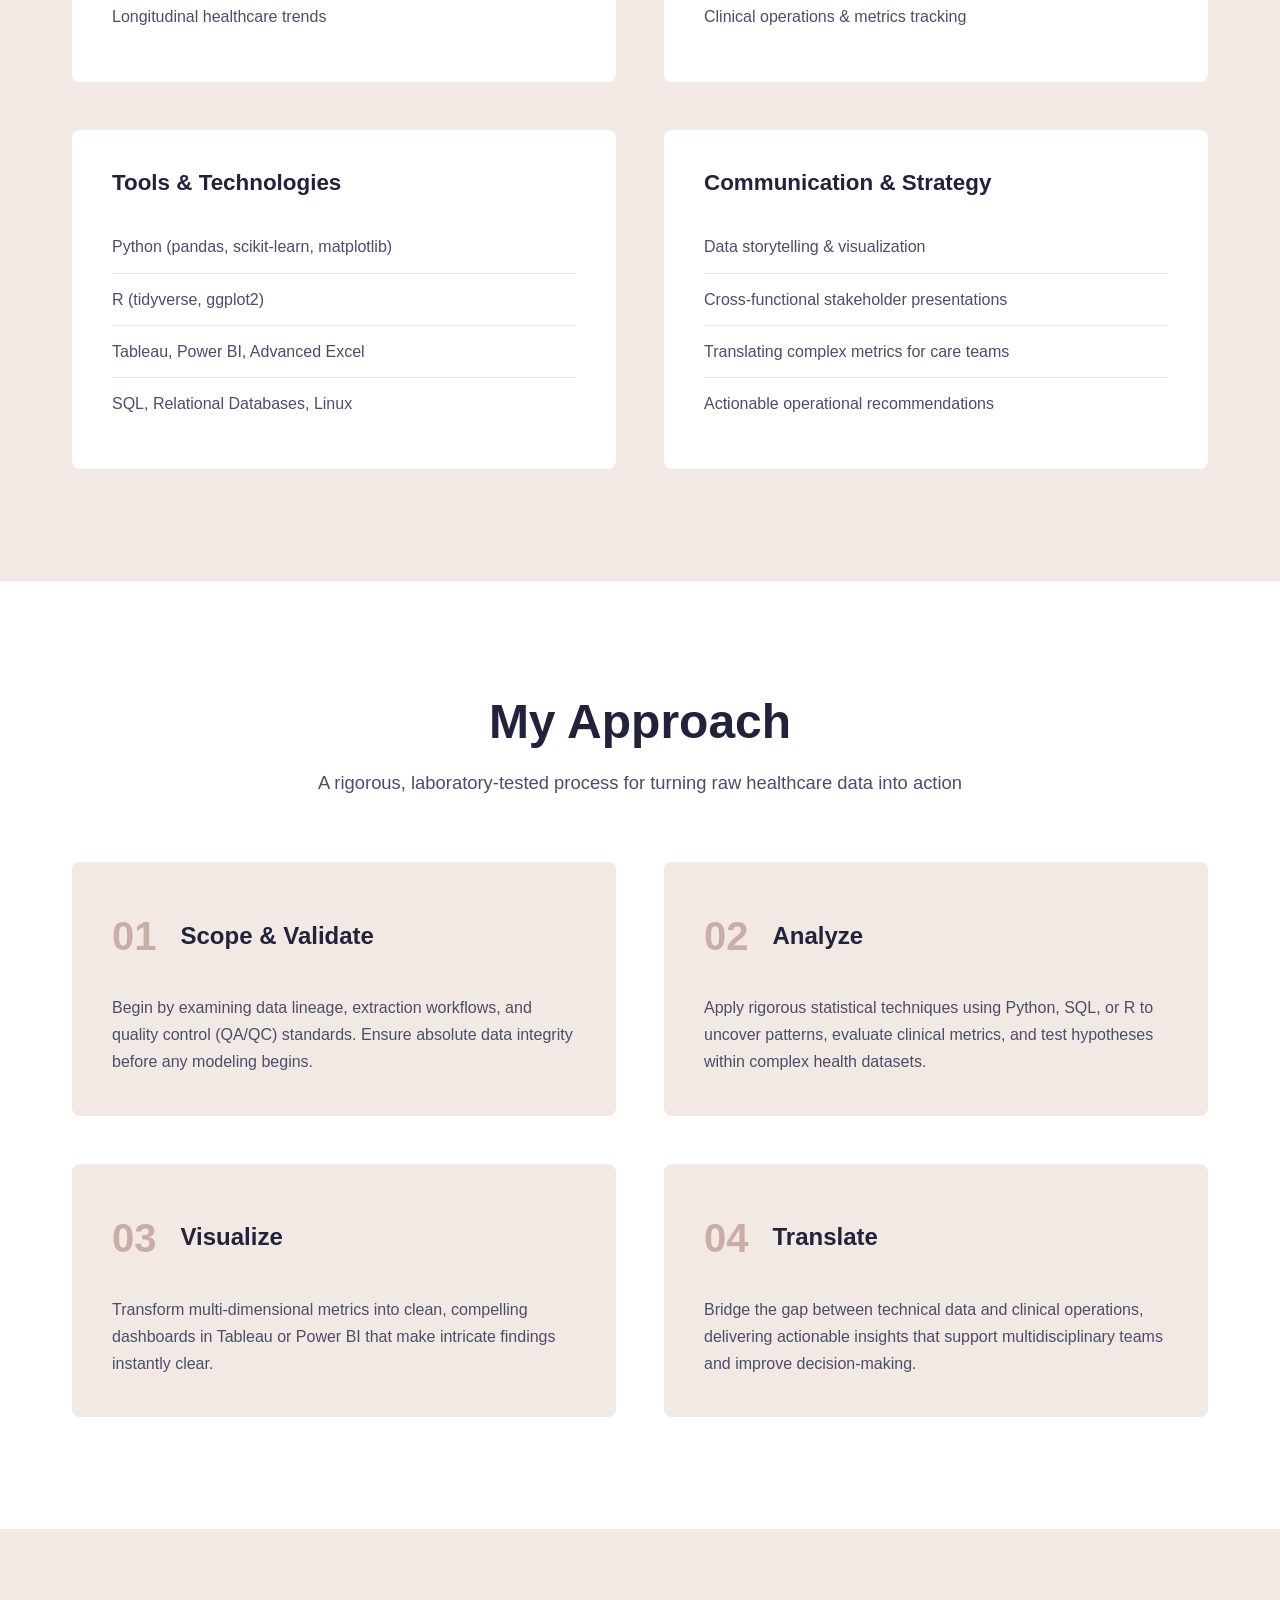
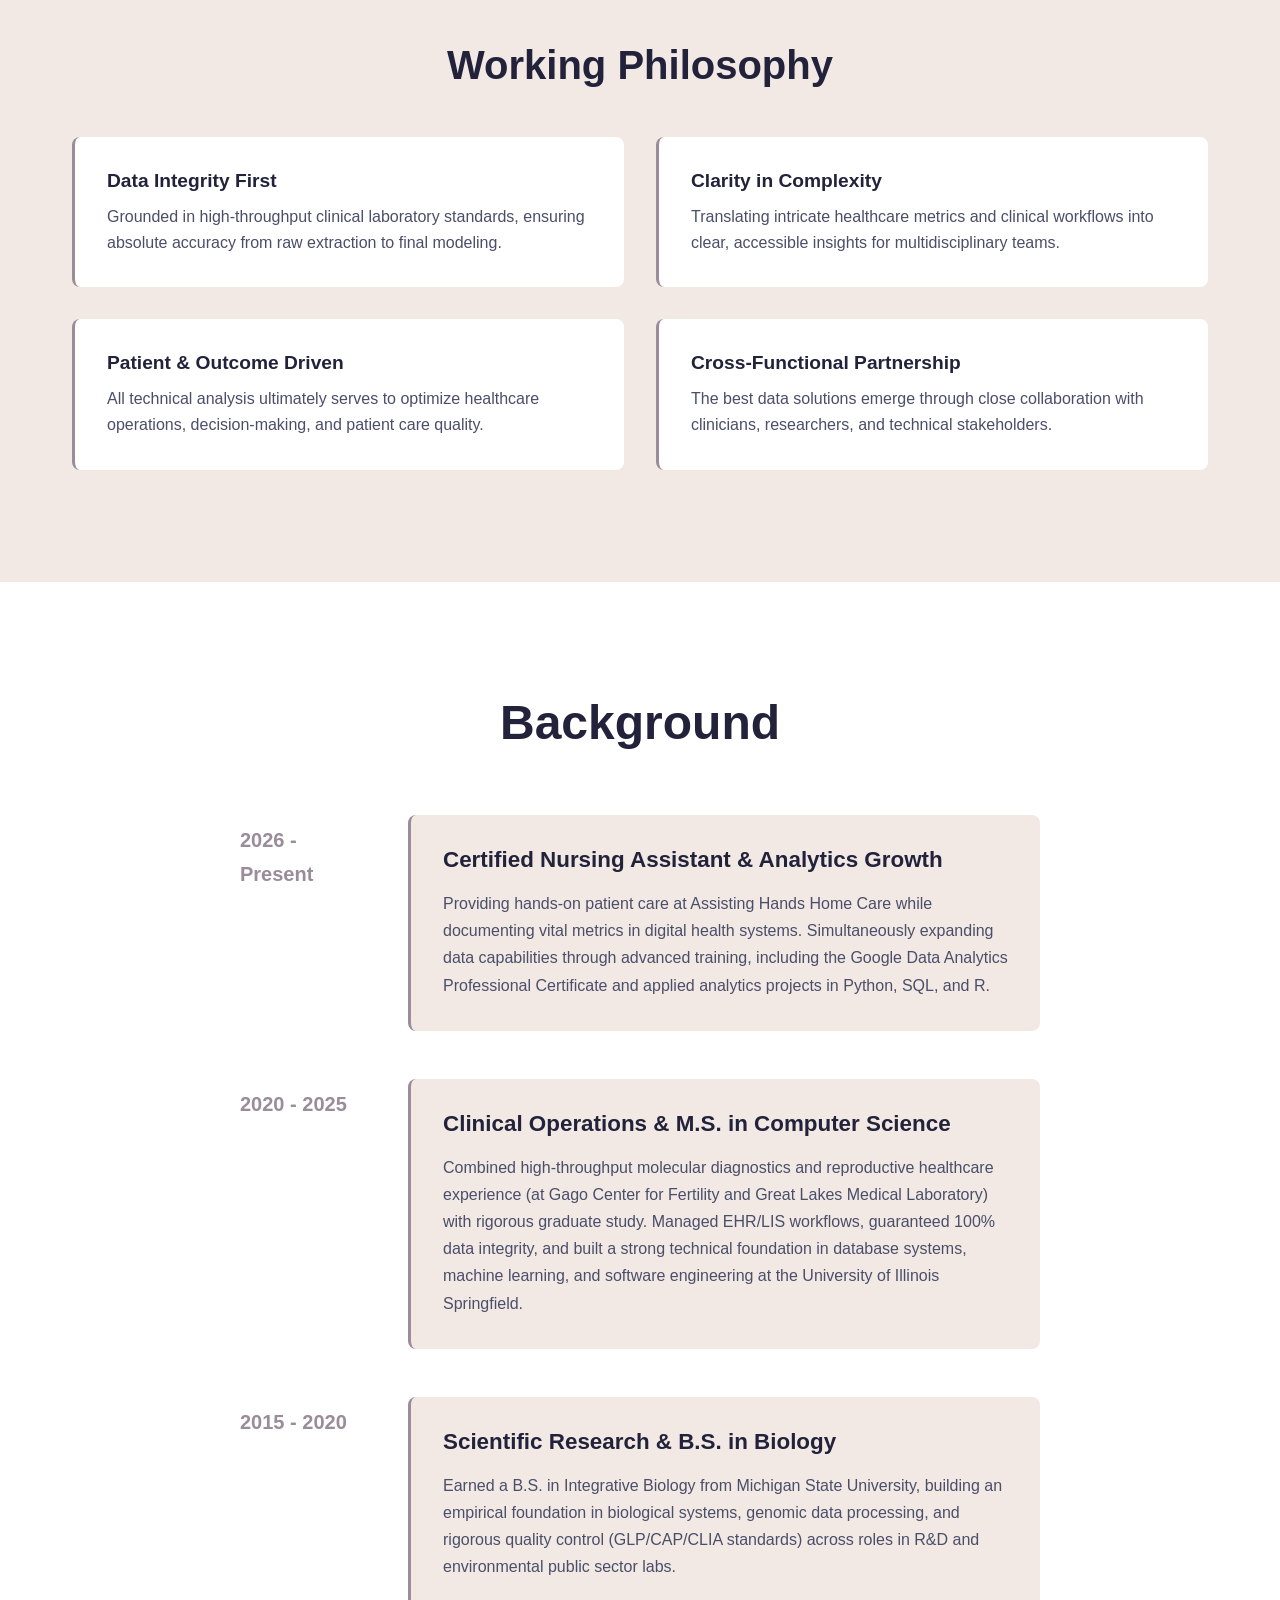
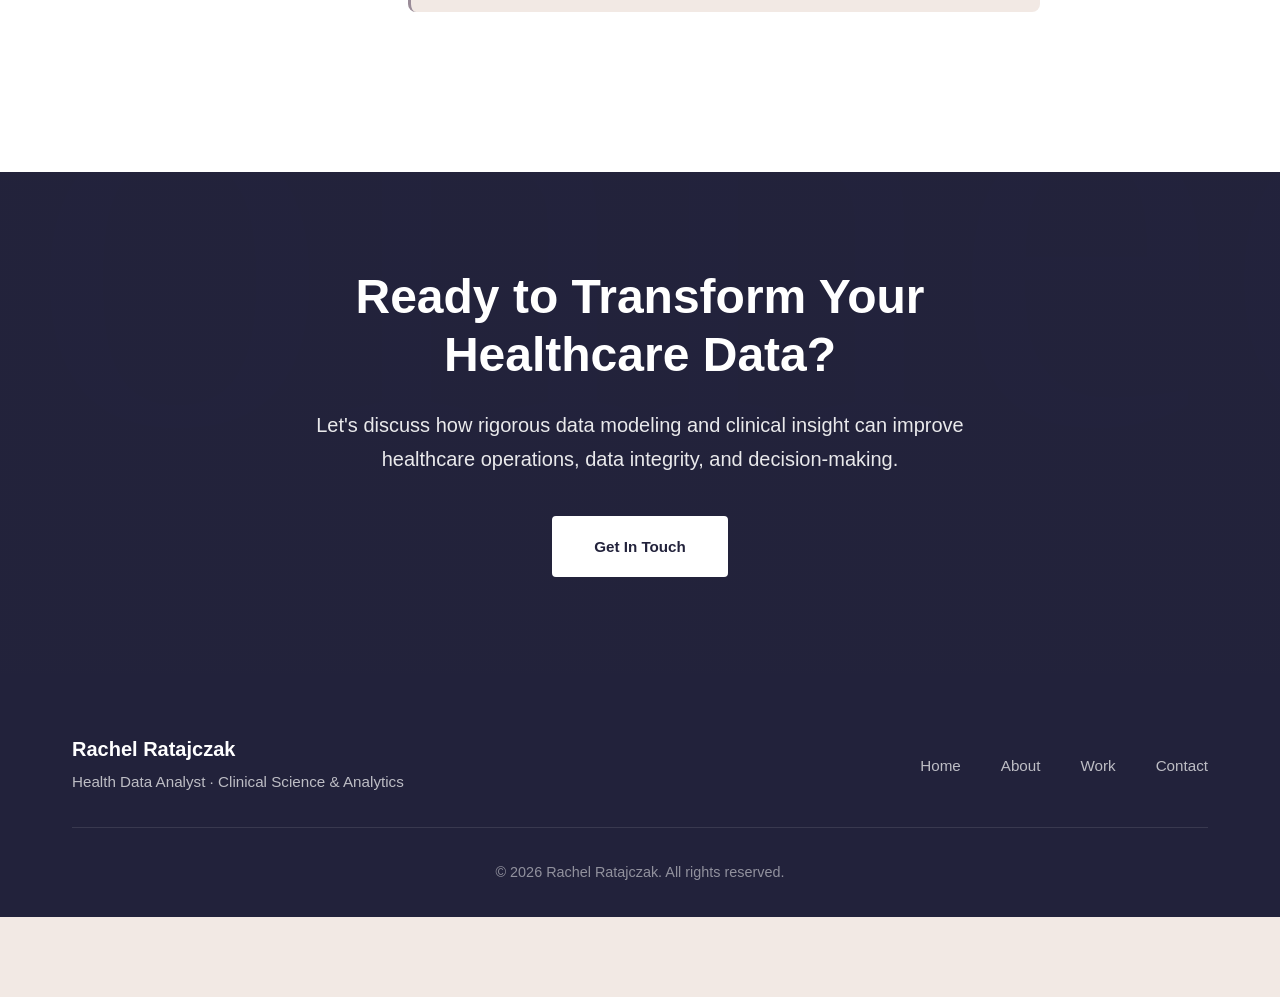
==== commit 455975da: "Update about.html" ====
--- a/about.html
+++ b/about.html
@@ -52,6 +52,9 @@
                     <p>
                         Backed by an M.S. in Computer Science and a B.S. in Biology, my approach combines rigorous analytical techniques in Python, SQL, R, and Tableau with deep domain expertise in EHR/LIS workflows and healthcare data systems.
                     </p>
+                    <div style="margin-top: 20px;">
+                        <a href="rachelratajczak_resume.pdf" class="btn btn-primary" download>Download Resume</a>
+                    </div>
                 </div>
             </div>
         </div>
--- a/styles.css
+++ b/styles.css
@@ -649,6 +649,7 @@
     align-items: center;
 }
 
+/*
 .profile-photo {
     aspect-ratio: 1;
     background: linear-gradient(135deg, var(--lilac-ash), var(--almond-silk));
@@ -659,6 +660,16 @@
     color: var(--white);
     font-size: 1.25rem;
     font-weight: 600;
+} */
+
+
+.profile-photo {
+    aspect-ratio: 1;
+    width: 100%;
+    height: 100%;
+    object-fit: cover; /* Ensures your photo crops nicely without stretching */
+    border-radius: 8px;
+    display: block;
 }
 
 .intro-text h2 {
